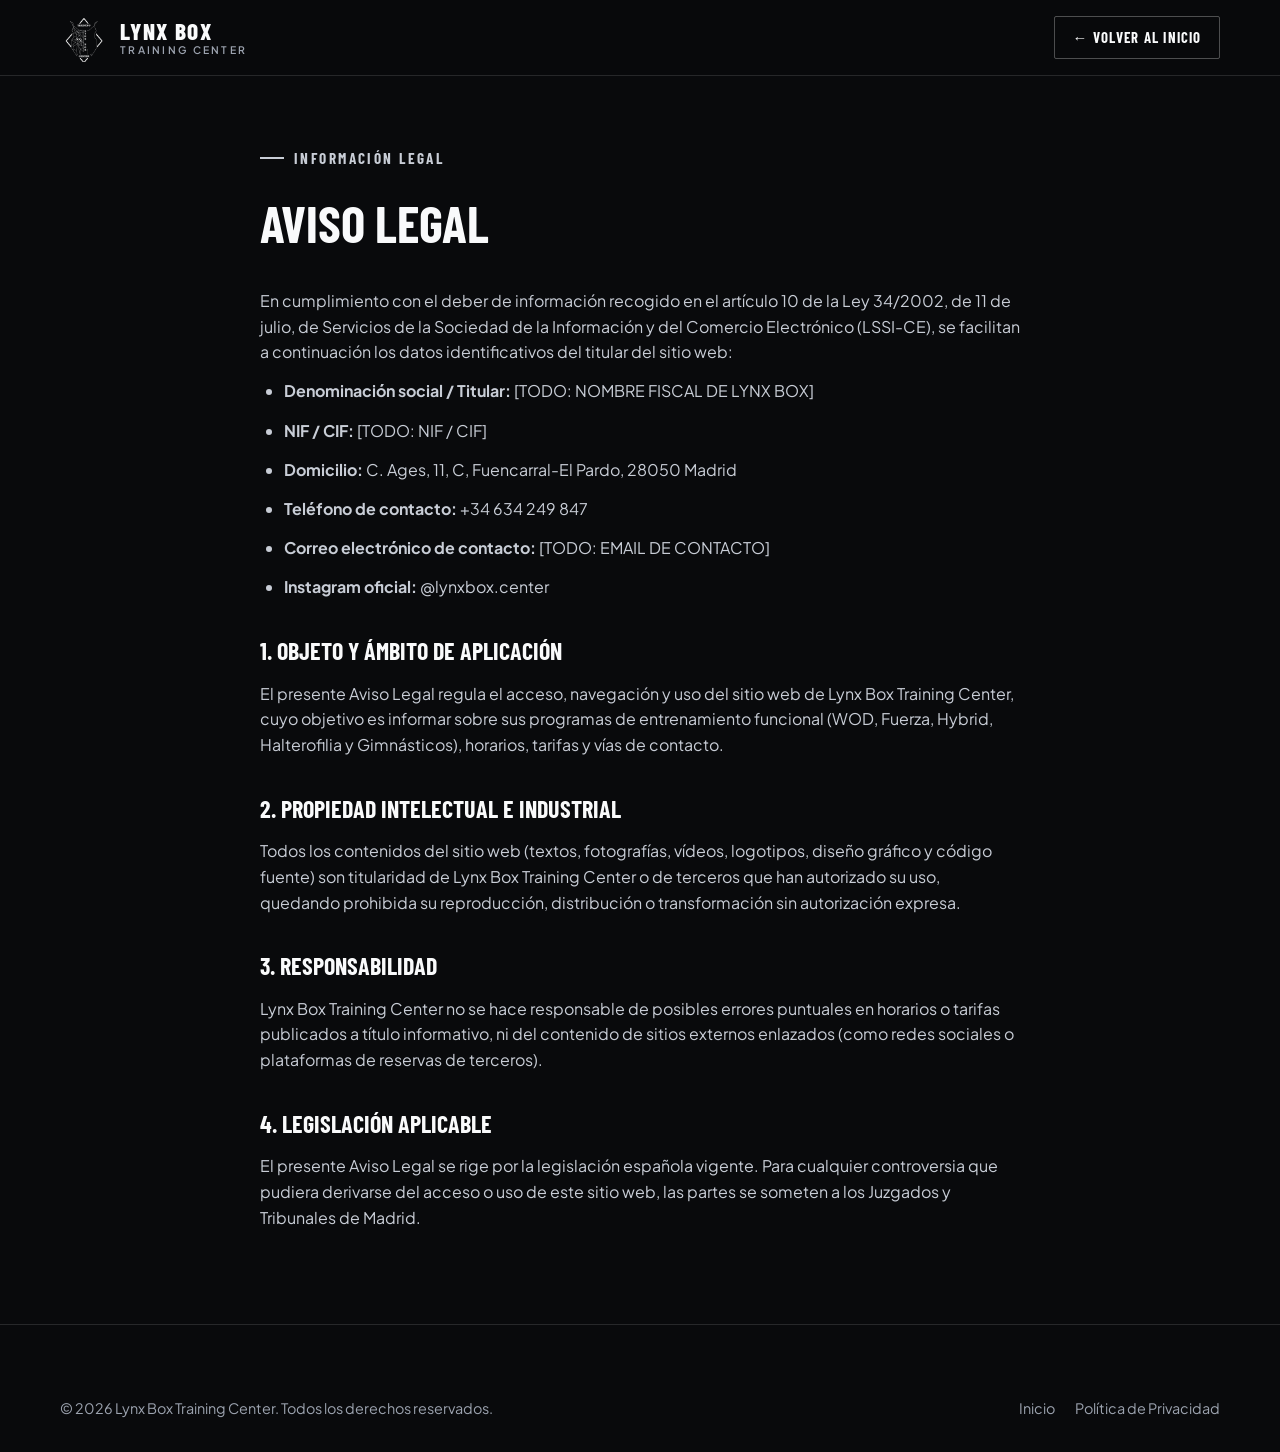
==== aviso-legal.html @ e1f1ec32 "Initial Lynx Box website" ====
<!DOCTYPE html>
<html lang="es">
<head>
  <meta charset="UTF-8">
  <meta name="viewport" content="width=device-width, initial-scale=1.0">
  <title>Aviso Legal | Lynx Box Training Center</title>
  <meta name="robots" content="noindex">
  <link rel="icon" type="image/png" href="assets/images/favicon.png">
  <link rel="preconnect" href="https://fonts.googleapis.com">
  <link rel="preconnect" href="https://fonts.gstatic.com" crossorigin>
  <link href="https://fonts.googleapis.com/css2?family=Barlow+Condensed:wght@700;800&family=Plus+Jakarta+Sans:wght@400;500;600;700&display=swap" rel="stylesheet">
  <link rel="stylesheet" href="css/styles.css">
</head>
<body>
  <header class="site-header">
    <div class="container header-inner">
      <a href="index.html" class="brand" aria-label="Volver al inicio de Lynx Box">
        <img src="assets/images/logo-white.png" alt="Logo Lynx Box" class="brand-logo" width="48" height="48">
        <span class="brand-text">
          <span class="brand-name">Lynx Box</span>
          <span class="brand-sub">Training Center</span>
        </span>
      </a>
      <a href="index.html" class="btn btn-outline btn-sm">← Volver al inicio</a>
    </div>
  </header>

  <main class="container legal-page">
    <span class="eyebrow">Información Legal</span>
    <h1>Aviso Legal</h1>

    <!-- TODO: Completar los datos fiscales reales del titular de Lynx Box antes de publicar -->
    <p>En cumplimiento con el deber de información recogido en el artículo 10 de la Ley 34/2002, de 11 de julio, de Servicios de la Sociedad de la Información y del Comercio Electrónico (LSSI-CE), se facilitan a continuación los datos identificativos del titular del sitio web:</p>

    <ul>
      <li><strong>Denominación social / Titular:</strong> <!-- TODO: Razón social o nombre autónomo --> [TODO: NOMBRE FISCAL DE LYNX BOX]</li>
      <li><strong>NIF / CIF:</strong> <!-- TODO: Insertar NIF/CIF --> [TODO: NIF / CIF]</li>
      <li><strong>Domicilio:</strong> C. Ages, 11, C, Fuencarral-El Pardo, 28050 Madrid</li>
      <li><strong>Teléfono de contacto:</strong> +34 634 249 847</li>
      <li><strong>Correo electrónico de contacto:</strong> <!-- TODO: Insertar email de contacto --> [TODO: EMAIL DE CONTACTO]</li>
      <li><strong>Instagram oficial:</strong> <a href="https://www.instagram.com/lynxbox.center/" target="_blank" rel="noopener noreferrer">@lynxbox.center</a></li>
    </ul>

    <h2>1. Objeto y ámbito de aplicación</h2>
    <p>El presente Aviso Legal regula el acceso, navegación y uso del sitio web de Lynx Box Training Center, cuyo objetivo es informar sobre sus programas de entrenamiento funcional (WOD, Fuerza, Hybrid, Halterofilia y Gimnásticos), horarios, tarifas y vías de contacto.</p>

    <h2>2. Propiedad intelectual e industrial</h2>
    <p>Todos los contenidos del sitio web (textos, fotografías, vídeos, logotipos, diseño gráfico y código fuente) son titularidad de Lynx Box Training Center o de terceros que han autorizado su uso, quedando prohibida su reproducción, distribución o transformación sin autorización expresa.</p>

    <h2>3. Responsabilidad</h2>
    <p>Lynx Box Training Center no se hace responsable de posibles errores puntuales en horarios o tarifas publicados a título informativo, ni del contenido de sitios externos enlazados (como redes sociales o plataformas de reservas de terceros).</p>

    <h2>4. Legislación aplicable</h2>
    <p>El presente Aviso Legal se rige por la legislación española vigente. Para cualquier controversia que pudiera derivarse del acceso o uso de este sitio web, las partes se someten a los Juzgados y Tribunales de Madrid.</p>
  </main>

  <footer class="site-footer">
    <div class="container footer-bottom">
      <p>© <span id="current-year">2026</span> Lynx Box Training Center. Todos los derechos reservados.</p>
      <div class="footer-links">
        <a href="index.html">Inicio</a>
        <a href="privacidad.html">Política de Privacidad</a>
      </div>
    </div>
  </footer>
  <script src="js/main.js" defer></script>
</body>
</html>
---- css/styles.css ----
/* ==========================================================================
   LYNX BOX TRAINING CENTER — Stylesheet
   Palette: Clean High-Contrast Monochrome (Black, White & Steel Gray)
   Architecture: Mobile-first, zero frameworks, WCAG AA+ contrast
   ========================================================================== */

:root {
  /* Monochrome Surfaces */
  --bg-black: #090a0c;
  --bg-carbon: #111317;
  --bg-graphite: #191c22;
  --bg-chalk: #f3f4f6;
  --bg-white: #ffffff;

  /* Ink & Steel Gray Scale */
  --ink-white: #f9fafb;
  --steel-200: #e2e5ea;
  --steel-300: #c8cdd6;
  --steel-400: #9ca3af;
  --steel-500: #6b7280;
  --steel-600: #4b5563;
  --steel-700: #374151;
  --ink-black: #090a0c;

  /* Borders */
  --border-dark: rgba(255, 255, 255, 0.12);
  --border-dark-strong: rgba(255, 255, 255, 0.28);
  --border-light: #d5d9e0;
  --border-light-strong: #090a0c;

  /* Typography */
  --font-display: 'Barlow Condensed', 'Oswald', Impact, 'Arial Narrow', sans-serif;
  --font-sans: 'Plus Jakarta Sans', -apple-system, BlinkMacSystemFont, 'Segoe UI', Roboto, sans-serif;

  /* Layout & Spacing */
  --container-max: 1200px;
  --header-height: 76px;
  --radius-sm: 2px;
  --radius-md: 4px;
  --transition: 200ms cubic-bezier(0.2, 0, 0, 1);
}

/* Reset & Base */
*,
*::before,
*::after {
  box-sizing: border-box;
  margin: 0;
  padding: 0;
}

html {
  scroll-behavior: smooth;
  scroll-padding-top: var(--header-height);
  -webkit-text-size-adjust: 100%;
}

body {
  font-family: var(--font-sans);
  font-size: 1rem;
  line-height: 1.6;
  color: var(--ink-white);
  background-color: var(--bg-black);
  overflow-x: hidden;
  -webkit-font-smoothing: antialiased;
}

img,
video,
svg {
  display: block;
  max-width: 100%;
}

a {
  color: inherit;
  text-decoration: none;
}

ul {
  list-style: none;
}

button {
  font: inherit;
  color: inherit;
  background: none;
  border: none;
  cursor: pointer;
}

/* Focus Accessibility */
:focus-visible {
  outline: 2px solid var(--ink-white);
  outline-offset: 3px;
}

.section-light :focus-visible {
  outline-color: var(--ink-black);
}

/* Skip Link */
.skip-link {
  position: absolute;
  top: -100px;
  left: 1rem;
  z-index: 1000;
  padding: 0.75rem 1.25rem;
  background: var(--bg-white);
  color: var(--ink-black);
  font-weight: 700;
  font-size: 0.875rem;
  border-radius: var(--radius-sm);
}

.skip-link:focus {
  top: 1rem;
}

/* Container & Section Utilities */
.container {
  width: 100%;
  max-width: var(--container-max);
  margin-inline: auto;
  padding-inline: 1.25rem;
}

.section {
  padding-block: 4.5rem;
  position: relative;
}

.section-dark {
  background-color: var(--bg-black);
  color: var(--ink-white);
}

.section-carbon {
  background-color: var(--bg-carbon);
  color: var(--ink-white);
  border-block: 1px solid var(--border-dark);
}

.section-light {
  background-color: var(--bg-chalk);
  color: var(--ink-black);
}

/* Typography Utilities */
.eyebrow {
  display: inline-flex;
  align-items: center;
  gap: 0.625rem;
  font-family: var(--font-display);
  font-size: 0.95rem;
  font-weight: 700;
  letter-spacing: 0.16em;
  text-transform: uppercase;
  color: var(--steel-300);
  margin-bottom: 0.75rem;
}

.eyebrow::before {
  content: "";
  display: inline-block;
  width: 24px;
  height: 2px;
  background-color: currentColor;
}

.section-light .eyebrow {
  color: var(--steel-600);
}

.section-title {
  font-family: var(--font-display);
  font-size: clamp(2.25rem, 5vw, 3.5rem);
  font-weight: 800;
  line-height: 0.98;
  letter-spacing: 0.02em;
  text-transform: uppercase;
  margin-bottom: 1rem;
}

.section-lead {
  font-size: 1.0625rem;
  color: var(--steel-400);
  max-width: 62ch;
}

.section-light .section-lead {
  color: var(--steel-600);
}

.section-header {
  margin-bottom: 2.75rem;
}

.section-header--split {
  display: flex;
  flex-direction: column;
  gap: 1.25rem;
}

/* Buttons */
.btn {
  display: inline-flex;
  align-items: center;
  justify-content: center;
  gap: 0.625rem;
  padding: 0.9rem 1.6rem;
  font-family: var(--font-display);
  font-size: 1.05rem;
  font-weight: 700;
  letter-spacing: 0.08em;
  text-transform: uppercase;
  border-radius: var(--radius-sm);
  border: 1.5px solid transparent;
  transition: transform var(--transition), background-color var(--transition), color var(--transition), border-color var(--transition);
  white-space: nowrap;
}

.btn:active {
  transform: translateY(1px);
}

.btn-primary {
  background-color: var(--bg-white);
  color: var(--ink-black);
  border-color: var(--bg-white);
}

.btn-primary:hover {
  background-color: var(--steel-200);
  border-color: var(--steel-200);
}

.btn-dark {
  background-color: var(--ink-black);
  color: var(--ink-white);
  border-color: var(--ink-black);
}

.btn-dark:hover {
  background-color: var(--bg-graphite);
  border-color: var(--bg-graphite);
}

.btn-outline {
  background-color: transparent;
  color: var(--ink-white);
  border-color: var(--border-dark-strong);
}

.btn-outline:hover {
  border-color: var(--ink-white);
  background-color: rgba(255, 255, 255, 0.06);
}

.btn-outline-dark {
  background-color: transparent;
  color: var(--ink-black);
  border-color: var(--ink-black);
}

.btn-outline-dark:hover {
  background-color: var(--ink-black);
  color: var(--ink-white);
}

.btn-sm {
  padding: 0.55rem 1.1rem;
  font-size: 0.92rem;
}

.chevron-mark {
  font-family: var(--font-display);
  letter-spacing: -0.08em;
  font-weight: 800;
}

/* ==========================================================================
   HEADER & NAVIGATION
   ========================================================================== */
.site-header {
  position: sticky;
  top: 0;
  z-index: 200;
  height: var(--header-height);
  background-color: rgba(9, 10, 12, 0.92);
  backdrop-filter: blur(12px);
  -webkit-backdrop-filter: blur(12px);
  border-bottom: 1px solid var(--border-dark);
}

.header-inner {
  height: 100%;
  display: flex;
  align-items: center;
  justify-content: space-between;
  gap: 1rem;
}

.brand {
  display: inline-flex;
  align-items: center;
  gap: 0.75rem;
  z-index: 210;
}

.brand-logo {
  width: 48px;
  height: 48px;
  object-fit: contain;
}

.brand-text {
  display: flex;
  flex-direction: column;
  line-height: 1;
}

.brand-name {
  font-family: var(--font-display);
  font-size: 1.45rem;
  font-weight: 800;
  letter-spacing: 0.06em;
  text-transform: uppercase;
}

.brand-sub {
  font-size: 0.65rem;
  font-weight: 600;
  letter-spacing: 0.22em;
  text-transform: uppercase;
  color: var(--steel-400);
  margin-top: 2px;
}

/* Mobile Menu Toggle */
.nav-toggle {
  display: inline-flex;
  flex-direction: column;
  justify-content: center;
  align-items: center;
  width: 44px;
  height: 44px;
  gap: 5px;
  border: 1px solid var(--border-dark-strong);
  border-radius: var(--radius-sm);
  z-index: 210;
}

.nav-toggle-bar {
  width: 20px;
  height: 2px;
  background-color: var(--ink-white);
  transition: transform var(--transition), opacity var(--transition);
}

.nav-toggle[aria-expanded="true"] .nav-toggle-bar:nth-child(1) {
  transform: translateY(7px) rotate(45deg);
}

.nav-toggle[aria-expanded="true"] .nav-toggle-bar:nth-child(2) {
  opacity: 0;
}

.nav-toggle[aria-expanded="true"] .nav-toggle-bar:nth-child(3) {
  transform: translateY(-7px) rotate(-45deg);
}

/* Nav Menu (Mobile Drawer first) */
.site-nav {
  position: fixed;
  inset: var(--header-height) 0 0 0;
  background-color: var(--bg-black);
  padding: 2rem 1.5rem;
  display: flex;
  flex-direction: column;
  justify-content: space-between;
  transform: translateX(100%);
  visibility: hidden;
  transition: transform 240ms cubic-bezier(0.2, 0, 0, 1), visibility 240ms;
  border-top: 1px solid var(--border-dark);
  overflow-y: auto;
}

.site-nav.is-open {
  transform: translateX(0);
  visibility: visible;
}

.nav-list {
  display: flex;
  flex-direction: column;
  gap: 0.25rem;
}

.nav-link {
  display: block;
  padding-block: 0.9rem;
  font-family: var(--font-display);
  font-size: 1.6rem;
  font-weight: 700;
  letter-spacing: 0.06em;
  text-transform: uppercase;
  border-bottom: 1px solid var(--border-dark);
  color: var(--steel-200);
  transition: color var(--transition);
}

.nav-link:hover {
  color: var(--ink-white);
}

.nav-actions {
  display: flex;
  flex-direction: column;
  gap: 0.75rem;
  margin-top: 2rem;
}

.nav-ig-link {
  display: inline-flex;
  align-items: center;
  justify-content: center;
  gap: 0.5rem;
  font-size: 0.9rem;
  font-weight: 600;
  color: var(--steel-300);
  padding: 0.6rem 0.8rem;
}

.nav-ig-link:hover {
  color: var(--ink-white);
}

/* ==========================================================================
   HERO SECTION
   ========================================================================== */
.hero {
  position: relative;
  min-height: calc(100svh - var(--header-height));
  display: flex;
  align-items: center;
  padding-block: 3.5rem 4rem;
  overflow: hidden;
  border-bottom: 1px solid var(--border-dark);
}

.hero-bg {
  position: absolute;
  inset: 0;
  z-index: 0;
}

.hero-bg img {
  width: 100%;
  height: 100%;
  object-fit: cover;
  object-position: center;
  filter: grayscale(100%) contrast(1.12) brightness(0.45);
}

.hero-bg::after {
  content: "";
  position: absolute;
  inset: 0;
  background:
    linear-gradient(90deg, rgba(9, 10, 12, 0.94) 0%, rgba(9, 10, 12, 0.78) 55%, rgba(9, 10, 12, 0.45) 100%),
    linear-gradient(180deg, rgba(9, 10, 12, 0.3) 0%, rgba(9, 10, 12, 0.92) 100%);
}

.hero-grid {
  position: relative;
  z-index: 1;
  display: grid;
  grid-template-columns: 1fr;
  gap: 2.5rem;
  align-items: center;
}

.hero-motto {
  display: inline-flex;
  align-items: center;
  gap: 0.65rem;
  padding: 0.35rem 0.85rem;
  border: 1px solid var(--border-dark-strong);
  background: rgba(255, 255, 255, 0.04);
  font-family: var(--font-display);
  font-size: 0.9rem;
  font-weight: 700;
  letter-spacing: 0.2em;
  text-transform: uppercase;
  color: var(--steel-200);
  margin-bottom: 1.25rem;
}

.hero-title {
  font-family: var(--font-display);
  font-size: clamp(2.9rem, 8.5vw, 5.4rem);
  font-weight: 800;
  line-height: 0.94;
  letter-spacing: 0.015em;
  text-transform: uppercase;
  margin-bottom: 1.25rem;
  max-width: 14ch;
}

.hero-title span {
  color: var(--steel-300);
}

.hero-description {
  font-size: clamp(1rem, 2vw, 1.15rem);
  color: var(--steel-300);
  max-width: 52ch;
  margin-bottom: 2rem;
}

.hero-cta-group {
  display: flex;
  flex-wrap: wrap;
  gap: 0.875rem;
  margin-bottom: 2.5rem;
}

.hero-highlights {
  display: grid;
  grid-template-columns: repeat(2, 1fr);
  gap: 1rem;
  padding-top: 1.75rem;
  border-top: 1px solid var(--border-dark);
}

.hero-stat-label {
  display: block;
  font-family: var(--font-display);
  font-size: 1.35rem;
  font-weight: 800;
  letter-spacing: 0.04em;
  text-transform: uppercase;
  color: var(--ink-white);
}

.hero-stat-sub {
  font-size: 0.84rem;
  color: var(--steel-400);
}

.hero-emblem-wrap {
  display: none;
}

/* ==========================================================================
   PILLARS BANNER
   ========================================================================== */
.pillars-strip {
  background-color: var(--bg-white);
  color: var(--ink-black);
  padding-block: 1rem;
  border-bottom: 1px solid var(--border-light);
}

.pillars-inner {
  display: flex;
  flex-wrap: wrap;
  justify-content: center;
  align-items: center;
  gap: 0.75rem 2rem;
  font-family: var(--font-display);
  font-size: 1rem;
  font-weight: 800;
  letter-spacing: 0.14em;
  text-transform: uppercase;
}

.pillars-dot {
  color: var(--steel-500);
}

/* ==========================================================================
   PROGRAMS / METHODOLOGY SECTION
   ========================================================================== */
.programs-grid {
  display: grid;
  grid-template-columns: 1fr;
  gap: 1.25rem;
}

.program-card {
  background-color: var(--bg-carbon);
  border: 1px solid var(--border-dark);
  padding: 1.75rem;
  display: flex;
  flex-direction: column;
  justify-content: space-between;
  gap: 1.5rem;
  transition: border-color var(--transition), transform var(--transition);
  position: relative;
}

.program-card::before {
  content: "";
  position: absolute;
  top: 0;
  left: 0;
  width: 100%;
  height: 3px;
  background-color: var(--ink-white);
  transform: scaleX(0);
  transform-origin: left;
  transition: transform var(--transition);
}

.program-card:hover {
  border-color: var(--border-dark-strong);
  transform: translateY(-2px);
}

.program-card:hover::before {
  transform: scaleX(1);
}

.program-top {
  display: flex;
  justify-content: space-between;
  align-items: flex-start;
  gap: 1rem;
  margin-bottom: 1rem;
}

.program-num {
  font-family: var(--font-display);
  font-size: 0.95rem;
  font-weight: 700;
  letter-spacing: 0.14em;
  color: var(--steel-400);
}

.program-level {
  font-size: 0.75rem;
  font-weight: 700;
  letter-spacing: 0.08em;
  text-transform: uppercase;
  padding: 0.25rem 0.65rem;
  border: 1px solid var(--border-dark-strong);
  color: var(--steel-200);
}

.program-title {
  font-family: var(--font-display);
  font-size: 1.85rem;
  font-weight: 800;
  letter-spacing: 0.03em;
  text-transform: uppercase;
  line-height: 1.05;
  margin-bottom: 0.65rem;
}

.program-desc {
  color: var(--steel-400);
  font-size: 0.95rem;
  margin-bottom: 1.25rem;
}

.program-meta {
  border-top: 1px solid var(--border-dark);
  padding-top: 1rem;
  display: flex;
  flex-direction: column;
  gap: 0.45rem;
  font-size: 0.875rem;
  color: var(--steel-300);
}

.program-meta strong {
  color: var(--ink-white);
  font-weight: 600;
}

/* ==========================================================================
   SCHEDULE & PRICING (LIGHT HIGH-CONTRAST BAND)
   ========================================================================== */
.schedule-controls {
  display: flex;
  flex-direction: column;
  gap: 1rem;
  margin-bottom: 1.5rem;
}

/* Filter Pills */
.filter-group {
  display: flex;
  flex-wrap: wrap;
  gap: 0.5rem;
}

.filter-btn {
  padding: 0.45rem 0.95rem;
  font-family: var(--font-display);
  font-size: 0.95rem;
  font-weight: 700;
  letter-spacing: 0.08em;
  text-transform: uppercase;
  border: 1.5px solid var(--border-light);
  background-color: var(--bg-white);
  color: var(--steel-700);
  border-radius: var(--radius-sm);
  transition: all var(--transition);
}

.filter-btn:hover {
  border-color: var(--ink-black);
  color: var(--ink-black);
}

.filter-btn.is-active {
  background-color: var(--ink-black);
  border-color: var(--ink-black);
  color: var(--ink-white);
}

/* Mobile Day Selector Tabs */
.day-tabs {
  display: grid;
  grid-template-columns: repeat(6, 1fr);
  gap: 0.35rem;
}

.day-tab {
  padding: 0.6rem 0.25rem;
  font-family: var(--font-display);
  font-size: 0.95rem;
  font-weight: 800;
  letter-spacing: 0.06em;
  text-transform: uppercase;
  text-align: center;
  background-color: var(--bg-white);
  border: 1.5px solid var(--border-light);
  color: var(--steel-600);
  border-radius: var(--radius-sm);
}

.day-tab.is-active {
  background-color: var(--ink-black);
  border-color: var(--ink-black);
  color: var(--ink-white);
}

/* Responsive Schedule Grid */
.schedule-board {
  display: grid;
  grid-template-columns: 1fr;
  gap: 1rem;
}

.day-column {
  background-color: var(--bg-white);
  border: 1px solid var(--border-light);
  border-radius: var(--radius-sm);
  overflow: hidden;
}

/* When JS activates mobile tabs, hide inactive days on small screens */
.js-enabled .day-column.is-hidden-mobile {
  display: none;
}

.day-header {
  background-color: var(--ink-black);
  color: var(--ink-white);
  padding: 0.75rem 1rem;
  font-family: var(--font-display);
  font-size: 1.15rem;
  font-weight: 800;
  letter-spacing: 0.1em;
  text-transform: uppercase;
  display: flex;
  justify-content: space-between;
  align-items: center;
}

.day-slots {
  divide-y: 1px solid var(--border-light);
}

.slot-item {
  display: flex;
  align-items: center;
  justify-content: space-between;
  gap: 0.75rem;
  padding: 0.75rem 1rem;
  border-bottom: 1px solid var(--steel-200);
  transition: opacity var(--transition), background-color var(--transition);
}

.slot-item:last-child {
  border-bottom: none;
}

.slot-item.is-dimmed {
  opacity: 0.22;
}

.slot-time {
  font-family: var(--font-display);
  font-size: 1.05rem;
  font-weight: 700;
  letter-spacing: 0.04em;
  color: var(--ink-black);
  min-width: 92px;
}

.slot-class {
  font-weight: 700;
  font-size: 0.9rem;
  text-transform: uppercase;
  letter-spacing: 0.04em;
  padding: 0.2rem 0.55rem;
  border-radius: var(--radius-sm);
  background-color: var(--bg-chalk);
  border: 1px solid var(--border-light);
  color: var(--ink-black);
}

.slot-class[data-program="wod"] {
  background-color: var(--ink-black);
  color: var(--ink-white);
  border-color: var(--ink-black);
}

.slot-class[data-program="hybrid"] {
  background-color: var(--steel-700);
  color: var(--ink-white);
  border-color: var(--steel-700);
}

.slot-class[data-program="especialidades"] {
  background-color: var(--bg-white);
  color: var(--ink-black);
  border: 1.5px solid var(--ink-black);
}

.schedule-note {
  margin-top: 1.25rem;
  font-size: 0.9rem;
  color: var(--steel-600);
}

/* Pricing Sub-block */
.pricing-wrapper {
  margin-top: 4.5rem;
  padding-top: 4rem;
  border-top: 1px solid var(--border-light);
}

.pricing-grid {
  display: grid;
  grid-template-columns: 1fr;
  gap: 1.25rem;
}

.price-card {
  background-color: var(--bg-white);
  border: 1.5px solid var(--border-light);
  padding: 2rem 1.75rem;
  display: flex;
  flex-direction: column;
  justify-content: space-between;
  gap: 1.75rem;
  position: relative;
}

.price-card--featured {
  background-color: var(--ink-black);
  color: var(--ink-white);
  border-color: var(--ink-black);
}

.price-badge {
  position: absolute;
  top: -13px;
  right: 1.5rem;
  background-color: var(--bg-white);
  color: var(--ink-black);
  border: 1.5px solid var(--ink-black);
  padding: 0.15rem 0.7rem;
  font-family: var(--font-display);
  font-size: 0.82rem;
  font-weight: 800;
  letter-spacing: 0.12em;
  text-transform: uppercase;
}

.price-tier {
  font-family: var(--font-display);
  font-size: 1.5rem;
  font-weight: 800;
  letter-spacing: 0.05em;
  text-transform: uppercase;
  margin-bottom: 0.35rem;
}

.price-summary {
  font-size: 0.92rem;
  color: var(--steel-600);
  margin-bottom: 1.25rem;
}

.price-card--featured .price-summary {
  color: var(--steel-400);
}

.price-amount {
  display: flex;
  align-items: baseline;
  gap: 0.35rem;
  margin-bottom: 1.5rem;
  padding-bottom: 1.25rem;
  border-bottom: 1px solid var(--border-light);
}

.price-card--featured .price-amount {
  border-bottom-color: var(--border-dark);
}

.price-value {
  font-family: var(--font-display);
  font-size: 3rem;
  font-weight: 800;
  line-height: 1;
}

.price-period {
  font-size: 0.9rem;
  color: var(--steel-500);
}

.price-card--featured .price-period {
  color: var(--steel-400);
}

.price-features {
  display: flex;
  flex-direction: column;
  gap: 0.65rem;
  font-size: 0.94rem;
}

.price-features li {
  display: flex;
  align-items: flex-start;
  gap: 0.6rem;
}

.price-features li::before {
  content: "✓";
  font-weight: 800;
  flex-shrink: 0;
}

.trial-banner {
  margin-top: 2rem;
  background-color: var(--bg-white);
  border: 1.5px solid var(--ink-black);
  padding: 1.5rem 1.75rem;
  display: flex;
  flex-direction: column;
  gap: 1rem;
  align-items: flex-start;
  justify-content: space-between;
}

.trial-banner-title {
  font-family: var(--font-display);
  font-size: 1.55rem;
  font-weight: 800;
  text-transform: uppercase;
  letter-spacing: 0.03em;
}

.trial-banner-text {
  color: var(--steel-600);
  font-size: 0.95rem;
}

/* ==========================================================================
   COACHES, REELS & FACILITY GALLERY
   ========================================================================== */
.coaches-grid {
  display: grid;
  grid-template-columns: 1fr;
  gap: 1.5rem;
  margin-bottom: 4.5rem;
}

.coach-card {
  background-color: var(--bg-carbon);
  border: 1px solid var(--border-dark);
  overflow: hidden;
  display: flex;
  flex-direction: column;
}

.coach-media {
  aspect-ratio: 3 / 4;
  overflow: hidden;
  background-color: var(--bg-graphite);
  position: relative;
}

.coach-media img {
  width: 100%;
  height: 100%;
  object-fit: cover;
  object-position: top center;
  filter: grayscale(85%) contrast(1.06);
  transition: filter 320ms ease, transform 400ms ease;
}

.coach-card:hover .coach-media img {
  filter: grayscale(0%) contrast(1.02);
  transform: scale(1.03);
}

.coach-body {
  padding: 1.5rem;
  border-top: 1px solid var(--border-dark);
  flex: 1;
  display: flex;
  flex-direction: column;
}

.coach-role {
  font-family: var(--font-display);
  font-size: 0.88rem;
  font-weight: 700;
  letter-spacing: 0.14em;
  text-transform: uppercase;
  color: var(--steel-400);
  margin-bottom: 0.25rem;
}

.coach-name {
  font-family: var(--font-display);
  font-size: 2rem;
  font-weight: 800;
  letter-spacing: 0.03em;
  text-transform: uppercase;
  line-height: 1;
  margin-bottom: 0.75rem;
}

.coach-bio {
  font-size: 0.93rem;
  color: var(--steel-400);
}

/* Video Reels & Photo Highlights */
.media-subhead {
  display: flex;
  flex-direction: column;
  gap: 0.75rem;
  margin-bottom: 1.75rem;
}

.reels-grid {
  display: grid;
  grid-template-columns: 1fr;
  gap: 1.25rem;
  margin-bottom: 1.5rem;
}

.reel-card {
  position: relative;
  aspect-ratio: 9 / 15;
  max-height: 520px;
  width: 100%;
  background-color: var(--bg-carbon);
  border: 1px solid var(--border-dark);
  overflow: hidden;
}

.reel-card video,
.reel-card img {
  width: 100%;
  height: 100%;
  object-fit: cover;
  filter: grayscale(35%) contrast(1.05);
  transition: filter 250ms ease;
}

.reel-card:hover video,
.reel-card:hover img {
  filter: grayscale(0%) contrast(1.02);
}

.reel-overlay {
  position: absolute;
  inset: auto 0 0 0;
  padding: 2.5rem 1.15rem 1.15rem;
  background: linear-gradient(0deg, rgba(9, 10, 12, 0.92) 0%, rgba(9, 10, 12, 0) 100%);
  display: flex;
  align-items: flex-end;
  justify-content: space-between;
  gap: 0.75rem;
  pointer-events: none;
}

.reel-caption {
  font-family: var(--font-display);
  font-size: 1.15rem;
  font-weight: 700;
  letter-spacing: 0.05em;
  text-transform: uppercase;
}

.reel-tag {
  display: block;
  font-family: var(--font-sans);
  font-size: 0.75rem;
  font-weight: 600;
  color: var(--steel-300);
  letter-spacing: 0.04em;
  text-transform: none;
}

.reel-controls {
  display: flex;
  gap: 0.4rem;
  pointer-events: auto;
}

.reel-btn {
  width: 38px;
  height: 38px;
  border-radius: var(--radius-sm);
  background: rgba(9, 10, 12, 0.82);
  border: 1px solid var(--border-dark-strong);
  color: var(--ink-white);
  display: inline-flex;
  align-items: center;
  justify-content: center;
  font-size: 0.82rem;
  font-weight: 700;
}

.reel-btn:hover {
  background: var(--ink-white);
  color: var(--ink-black);
}

/* Gallery Stills Row */
.gallery-grid {
  display: grid;
  grid-template-columns: repeat(2, 1fr);
  gap: 1rem;
}

.gallery-item {
  position: relative;
  aspect-ratio: 4 / 3;
  overflow: hidden;
  border: 1px solid var(--border-dark);
  background-color: var(--bg-carbon);
}

.gallery-item img {
  width: 100%;
  height: 100%;
  object-fit: cover;
  filter: grayscale(80%) contrast(1.08);
  transition: filter 300ms ease, transform 350ms ease;
}

.gallery-item:hover img {
  filter: grayscale(0%) contrast(1.02);
  transform: scale(1.03);
}

/* Subtle badge for generated placeholder images tagged as 'replace' */
.replace-tag {
  position: absolute;
  top: 0.65rem;
  left: 0.65rem;
  z-index: 5;
  padding: 0.2rem 0.55rem;
  font-size: 0.68rem;
  font-weight: 700;
  letter-spacing: 0.1em;
  text-transform: uppercase;
  background: rgba(9, 10, 12, 0.82);
  color: var(--steel-300);
  border: 1px solid var(--border-dark-strong);
}

/* ==========================================================================
   LOCATION, HOURS & CONTACT
   ========================================================================== */
.contact-grid {
  display: grid;
  grid-template-columns: 1fr;
  gap: 2rem;
}

.contact-cards {
  display: grid;
  grid-template-columns: 1fr;
  gap: 1rem;
  margin-bottom: 1.75rem;
}

.info-block {
  padding: 1.35rem 1.5rem;
  background-color: var(--bg-carbon);
  border: 1px solid var(--border-dark);
}

.info-label {
  font-family: var(--font-display);
  font-size: 0.9rem;
  font-weight: 700;
  letter-spacing: 0.14em;
  text-transform: uppercase;
  color: var(--steel-400);
  margin-bottom: 0.4rem;
}

.info-value {
  font-size: 1.02rem;
  color: var(--ink-white);
  font-weight: 500;
}

.info-value a {
  text-decoration: underline;
  text-underline-offset: 3px;
}

.hours-list {
  display: flex;
  flex-direction: column;
  gap: 0.35rem;
  font-size: 0.95rem;
}

.hours-row {
  display: flex;
  justify-content: space-between;
  gap: 1rem;
  color: var(--steel-300);
}

.hours-row strong {
  color: var(--ink-white);
}

.map-frame {
  min-height: 360px;
  height: 100%;
  background-color: var(--bg-carbon);
  border: 1px solid var(--border-dark);
  position: relative;
  overflow: hidden;
}

.map-frame iframe {
  width: 100%;
  height: 100%;
  min-height: 360px;
  border: 0;
  filter: grayscale(100%) invert(92%) contrast(90%);
}

/* ==========================================================================
   FOOTER & LEGAL PAGES
   ========================================================================== */
.site-footer {
  background-color: var(--bg-black);
  border-top: 1px solid var(--border-dark);
  padding-block: 3rem 2rem;
  color: var(--steel-400);
  font-size: 0.9rem;
}

.footer-top {
  display: flex;
  flex-direction: column;
  gap: 1.5rem;
  padding-bottom: 2rem;
  border-bottom: 1px solid var(--border-dark);
}

.footer-bottom {
  padding-top: 1.5rem;
  display: flex;
  flex-direction: column;
  gap: 0.75rem;
  justify-content: space-between;
}

.footer-links {
  display: flex;
  flex-wrap: wrap;
  gap: 1.25rem;
}

.footer-links a:hover {
  color: var(--ink-white);
  text-decoration: underline;
}

/* Legal Secondary Pages */
.legal-page {
  padding-block: 4rem 5rem;
  max-width: 800px;
}

.legal-page h1 {
  font-family: var(--font-display);
  font-size: clamp(2.2rem, 5vw, 3.2rem);
  text-transform: uppercase;
  margin-bottom: 1.5rem;
}

.legal-page h2 {
  font-family: var(--font-display);
  font-size: 1.5rem;
  text-transform: uppercase;
  margin-top: 2rem;
  margin-bottom: 0.65rem;
  color: var(--ink-white);
}

.legal-page p,
.legal-page li {
  color: var(--steel-300);
  margin-bottom: 0.85rem;
}

.legal-page ul {
  list-style: disc;
  padding-left: 1.5rem;
  margin-bottom: 1rem;
}

/* ==========================================================================
   BREAKPOINTS (TABLET & DESKTOP)
   ========================================================================== */
@media (min-width: 768px) {
  .section {
    padding-block: 6rem;
  }

  .section-header--split {
    flex-direction: row;
    justify-content: space-between;
    align-items: flex-end;
  }

  .hero-highlights {
    grid-template-columns: repeat(4, 1fr);
  }

  .programs-grid {
    grid-template-columns: repeat(2, 1fr);
  }

  .pricing-grid {
    grid-template-columns: repeat(2, 1fr);
  }

  .trial-banner {
    flex-direction: row;
    align-items: center;
  }

  .coaches-grid {
    grid-template-columns: repeat(3, 1fr);
  }

  .reels-grid {
    grid-template-columns: repeat(3, 1fr);
  }

  .gallery-grid {
    grid-template-columns: repeat(4, 1fr);
  }

  .contact-cards {
    grid-template-columns: repeat(2, 1fr);
  }

  .footer-top,
  .footer-bottom {
    flex-direction: row;
    align-items: center;
    justify-content: space-between;
  }
}

@media (min-width: 1024px) {
  .nav-toggle {
    display: none;
  }

  .site-nav {
    position: static;
    inset: auto;
    background: transparent;
    padding: 0;
    flex-direction: row;
    align-items: center;
    gap: 2rem;
    transform: none;
    visibility: visible;
    border-top: none;
    overflow: visible;
  }

  .nav-list {
    flex-direction: row;
    align-items: center;
    gap: 1.75rem;
  }

  .nav-link {
    padding-block: 0.25rem;
    font-size: 1.02rem;
    letter-spacing: 0.09em;
    border-bottom: 2px solid transparent;
  }

  .nav-link:hover {
    border-bottom-color: var(--ink-white);
  }

  .nav-actions {
    flex-direction: row;
    align-items: center;
    margin-top: 0;
    gap: 1rem;
  }

  .hero-grid {
    grid-template-columns: 1.35fr 0.65fr;
  }

  .hero-emblem-wrap {
    display: flex;
    justify-content: flex-end;
    align-items: center;
  }

  .hero-emblem {
    width: min(100%, 340px);
    opacity: 0.92;
    filter: drop-shadow(0 16px 40px rgba(0, 0, 0, 0.7));
  }

  .programs-grid {
    grid-template-columns: repeat(6, 1fr);
  }

  .program-card {
    grid-column: span 2;
  }

  .program-card:nth-child(4),
  .program-card:nth-child(5) {
    grid-column: span 3;
  }

  .pricing-grid {
    grid-template-columns: repeat(4, 1fr);
  }

  /* Show full 6-day matrix on desktop without needing day tabs */
  .day-tabs {
    display: none;
  }

  .schedule-board {
    grid-template-columns: repeat(6, 1fr);
    gap: 0.75rem;
  }

  .js-enabled .day-column.is-hidden-mobile {
    display: block;
  }

  .slot-item {
    flex-direction: column;
    align-items: flex-start;
    gap: 0.35rem;
    padding: 0.7rem 0.75rem;
  }

  .contact-grid {
    grid-template-columns: 1.05fr 0.95fr;
    align-items: stretch;
  }
}

@media (prefers-reduced-motion: reduce) {
  html {
    scroll-behavior: auto;
  }

  *,
  *::before,
  *::after {
    transition-duration: 0.01ms !important;
    animation-duration: 0.01ms !important;
  }
}
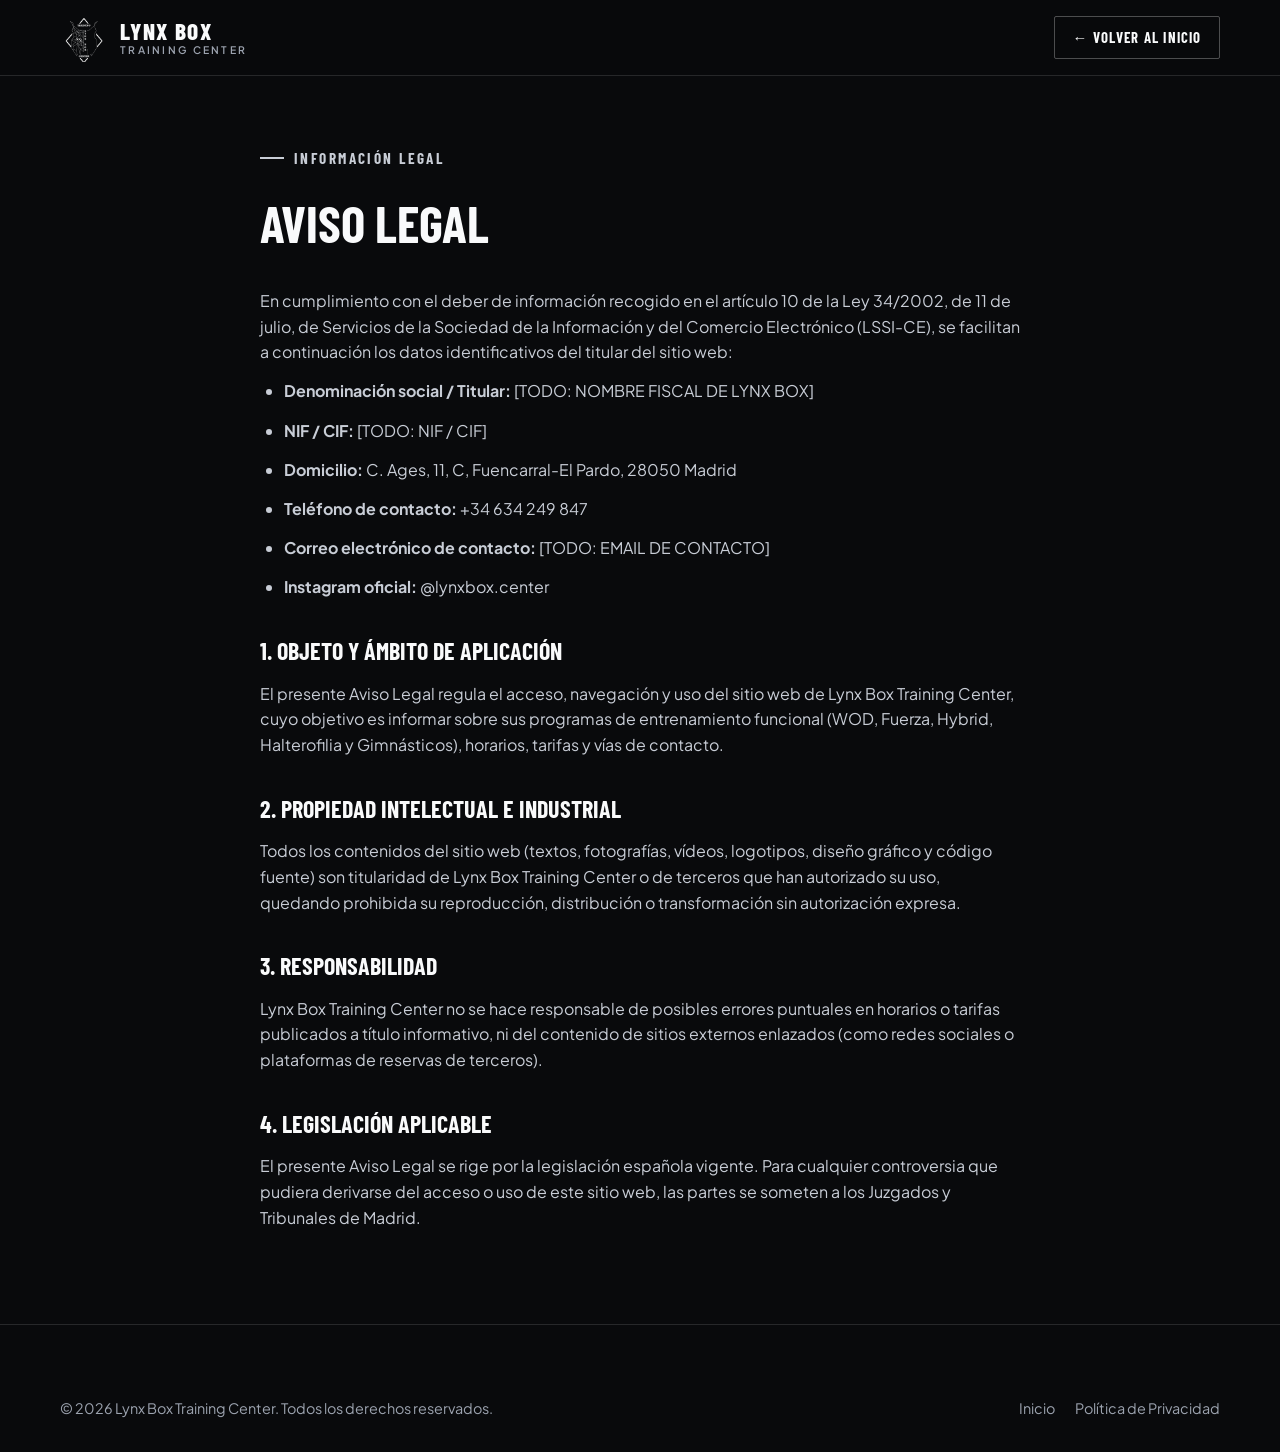
==== commit ac2db523: "Fix mobile menu drawer height caused by header backdrop-filter" ====
--- a/aviso-legal.html
+++ b/aviso-legal.html
@@ -9,7 +9,7 @@
   <link rel="preconnect" href="https://fonts.googleapis.com">
   <link rel="preconnect" href="https://fonts.gstatic.com" crossorigin>
   <link href="https://fonts.googleapis.com/css2?family=Barlow+Condensed:wght@700;800&family=Plus+Jakarta+Sans:wght@400;500;600;700&display=swap" rel="stylesheet">
-  <link rel="stylesheet" href="css/styles.css">
+  <link rel="stylesheet" href="css/styles.css?v=2">
 </head>
 <body>
   <header class="site-header">
--- a/css/styles.css
+++ b/css/styles.css
@@ -287,10 +287,18 @@
   top: 0;
   z-index: 200;
   height: var(--header-height);
-  background-color: rgba(9, 10, 12, 0.92);
+  border-bottom: 1px solid var(--border-dark);
+}
+
+.site-header::before {
+  content: "";
+  position: absolute;
+  inset: 0;
+  background-color: rgba(9, 10, 12, 0.94);
   backdrop-filter: blur(12px);
   -webkit-backdrop-filter: blur(12px);
-  border-bottom: 1px solid var(--border-dark);
+  z-index: -1;
+  pointer-events: none;
 }
 
 .header-inner {
@@ -373,9 +381,15 @@
 /* Nav Menu (Mobile Drawer first) */
 .site-nav {
   position: fixed;
-  inset: var(--header-height) 0 0 0;
+  top: var(--header-height);
+  left: 0;
+  right: 0;
+  width: 100%;
+  height: calc(100vh - var(--header-height));
+  height: calc(100dvh - var(--header-height));
+  z-index: 205;
   background-color: var(--bg-black);
-  padding: 2rem 1.5rem;
+  padding: 2rem 1.5rem 2.5rem;
   display: flex;
   flex-direction: column;
   justify-content: space-between;
@@ -1408,7 +1422,11 @@
 
   .site-nav {
     position: static;
-    inset: auto;
+    top: auto;
+    left: auto;
+    right: auto;
+    width: auto;
+    height: auto;
     background: transparent;
     padding: 0;
     flex-direction: row;
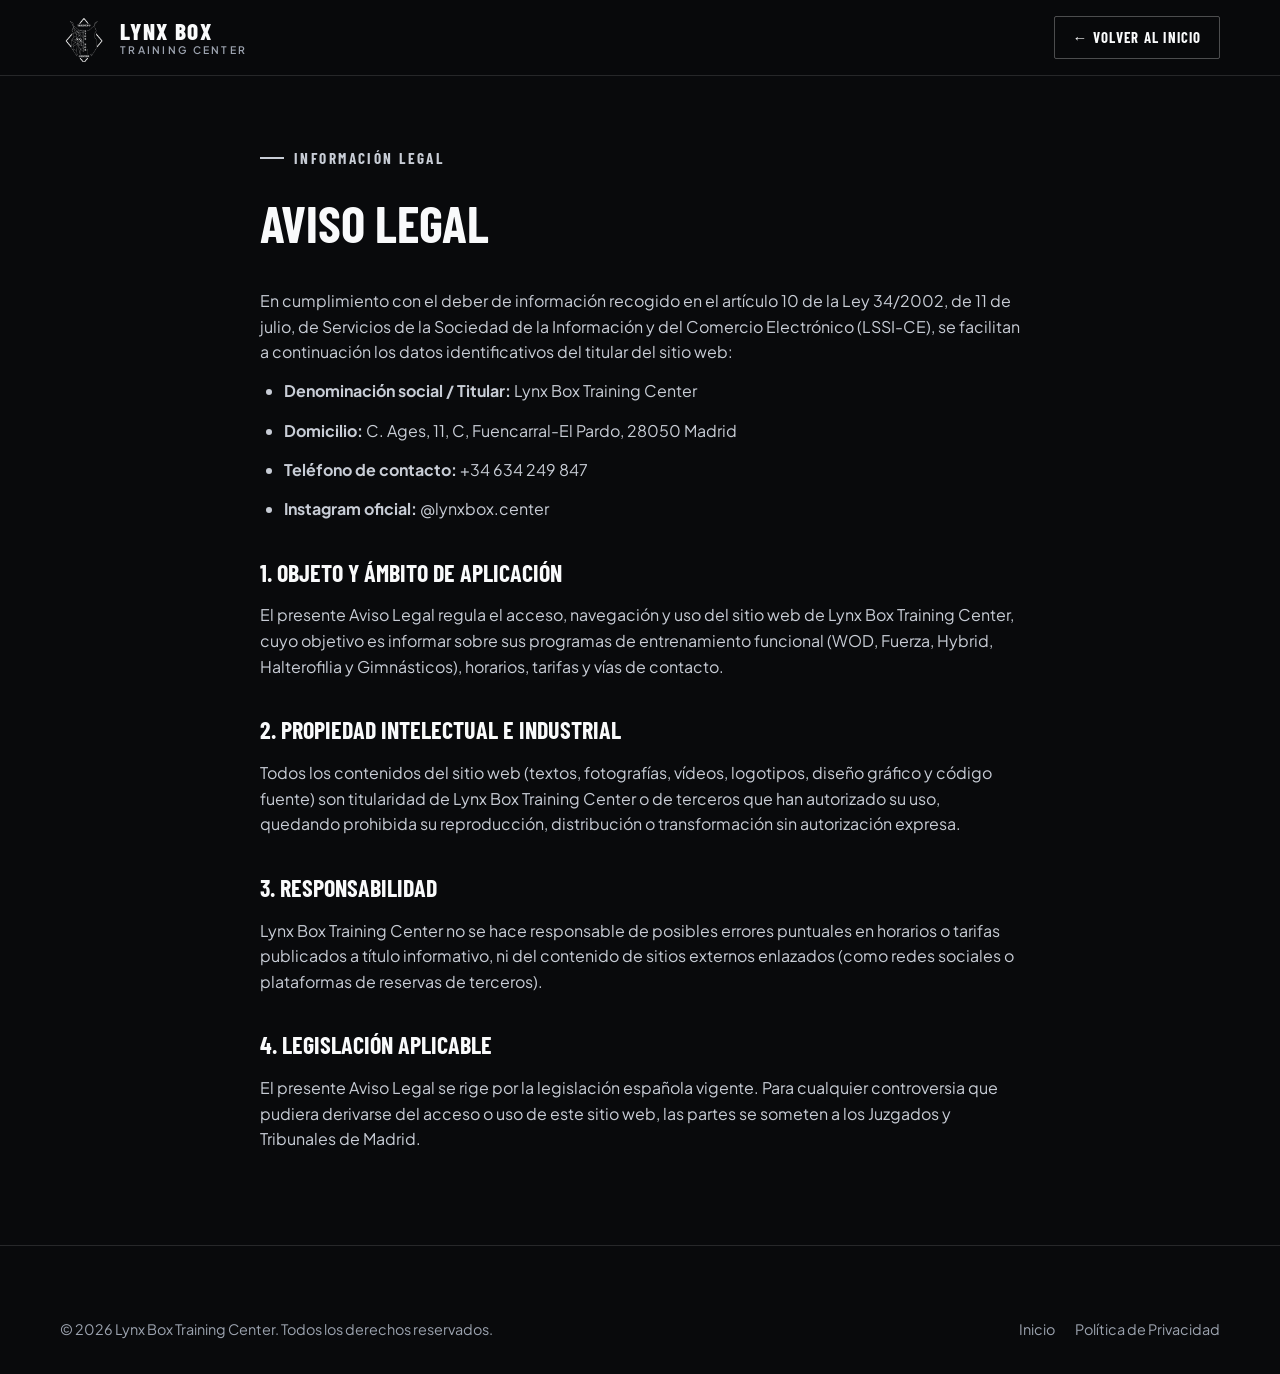
==== commit 9d66728c: "Remove remaining TODO markers and finalize legal contact info" ====
--- a/aviso-legal.html
+++ b/aviso-legal.html
@@ -9,7 +9,7 @@
   <link rel="preconnect" href="https://fonts.googleapis.com">
   <link rel="preconnect" href="https://fonts.gstatic.com" crossorigin>
   <link href="https://fonts.googleapis.com/css2?family=Barlow+Condensed:wght@700;800&family=Plus+Jakarta+Sans:wght@400;500;600;700&display=swap" rel="stylesheet">
-  <link rel="stylesheet" href="css/styles.css?v=2">
+  <link rel="stylesheet" href="css/styles.css?v=3">
 </head>
 <body>
   <header class="site-header">
@@ -29,15 +29,12 @@
     <span class="eyebrow">Información Legal</span>
     <h1>Aviso Legal</h1>
 
-    <!-- TODO: Completar los datos fiscales reales del titular de Lynx Box antes de publicar -->
     <p>En cumplimiento con el deber de información recogido en el artículo 10 de la Ley 34/2002, de 11 de julio, de Servicios de la Sociedad de la Información y del Comercio Electrónico (LSSI-CE), se facilitan a continuación los datos identificativos del titular del sitio web:</p>
 
     <ul>
-      <li><strong>Denominación social / Titular:</strong> <!-- TODO: Razón social o nombre autónomo --> [TODO: NOMBRE FISCAL DE LYNX BOX]</li>
-      <li><strong>NIF / CIF:</strong> <!-- TODO: Insertar NIF/CIF --> [TODO: NIF / CIF]</li>
+      <li><strong>Denominación social / Titular:</strong> Lynx Box Training Center</li>
       <li><strong>Domicilio:</strong> C. Ages, 11, C, Fuencarral-El Pardo, 28050 Madrid</li>
       <li><strong>Teléfono de contacto:</strong> +34 634 249 847</li>
-      <li><strong>Correo electrónico de contacto:</strong> <!-- TODO: Insertar email de contacto --> [TODO: EMAIL DE CONTACTO]</li>
       <li><strong>Instagram oficial:</strong> <a href="https://www.instagram.com/lynxbox.center/" target="_blank" rel="noopener noreferrer">@lynxbox.center</a></li>
     </ul>
 
--- a/css/styles.css
+++ b/css/styles.css
@@ -736,34 +736,174 @@
   color: var(--ink-white);
 }
 
-/* Mobile Day Selector Tabs */
-.day-tabs {
+/* Mobile Discipline Tabs & Cards (< 1024px) */
+.desktop-schedule {
+  display: none;
+}
+
+.mobile-schedule {
+  display: block;
+}
+
+.disc-tabs {
   display: grid;
-  grid-template-columns: repeat(6, 1fr);
-  gap: 0.35rem;
-}
-
-.day-tab {
-  padding: 0.6rem 0.25rem;
-  font-family: var(--font-display);
-  font-size: 0.95rem;
+  grid-template-columns: repeat(2, 1fr);
+  gap: 0.5rem;
+  margin-bottom: 1rem;
+}
+
+.disc-tab {
+  padding: 0.75rem 0.75rem;
+  font-family: var(--font-display);
+  font-size: 1.08rem;
   font-weight: 800;
-  letter-spacing: 0.06em;
+  letter-spacing: 0.08em;
   text-transform: uppercase;
   text-align: center;
   background-color: var(--bg-white);
   border: 1.5px solid var(--border-light);
   color: var(--steel-600);
   border-radius: var(--radius-sm);
-}
-
-.day-tab.is-active {
+  transition: all var(--transition);
+}
+
+.disc-tab.is-active {
   background-color: var(--ink-black);
   border-color: var(--ink-black);
   color: var(--ink-white);
 }
 
-/* Responsive Schedule Grid */
+.disc-panel {
+  background-color: var(--bg-white);
+  border: 1.5px solid var(--ink-black);
+  border-radius: var(--radius-sm);
+  overflow: hidden;
+}
+
+.js-enabled .disc-panel.is-hidden {
+  display: none;
+}
+
+.disc-panel-header {
+  background-color: var(--ink-black);
+  color: var(--ink-white);
+  padding: 1rem 1.25rem;
+  display: flex;
+  flex-wrap: wrap;
+  align-items: baseline;
+  justify-content: space-between;
+  gap: 0.5rem;
+}
+
+.disc-panel-title {
+  font-family: var(--font-display);
+  font-size: 1.65rem;
+  font-weight: 800;
+  letter-spacing: 0.06em;
+  text-transform: uppercase;
+  line-height: 1;
+}
+
+.disc-panel-sub {
+  font-size: 0.8rem;
+  font-weight: 600;
+  letter-spacing: 0.08em;
+  text-transform: uppercase;
+  color: var(--steel-300);
+}
+
+.disc-panel-body {
+  padding: 1.25rem;
+  display: flex;
+  flex-direction: column;
+  gap: 1.25rem;
+}
+
+.disc-day-group {
+  padding-bottom: 1.15rem;
+  border-bottom: 1px solid var(--steel-200);
+}
+
+.disc-day-group:last-child {
+  padding-bottom: 0;
+  border-bottom: none;
+}
+
+.disc-day-label {
+  font-family: var(--font-display);
+  font-size: 1.12rem;
+  font-weight: 800;
+  letter-spacing: 0.08em;
+  text-transform: uppercase;
+  color: var(--ink-black);
+  margin-bottom: 0.65rem;
+}
+
+.disc-times-grid {
+  display: grid;
+  grid-template-columns: repeat(2, 1fr);
+  gap: 0.45rem;
+}
+
+.disc-time-chip {
+  display: inline-flex;
+  align-items: center;
+  justify-content: center;
+  padding: 0.5rem 0.6rem;
+  background-color: var(--bg-chalk);
+  border: 1px solid var(--border-light);
+  border-radius: var(--radius-sm);
+  font-family: var(--font-display);
+  font-size: 1.02rem;
+  font-weight: 700;
+  letter-spacing: 0.04em;
+  font-variant-numeric: tabular-nums;
+  color: var(--ink-black);
+}
+
+.disc-spec-list {
+  display: flex;
+  flex-direction: column;
+  gap: 0.5rem;
+}
+
+.disc-spec-row {
+  display: flex;
+  align-items: center;
+  justify-content: space-between;
+  gap: 0.75rem;
+  padding: 0.55rem 0.75rem;
+  background-color: var(--bg-chalk);
+  border: 1px solid var(--border-light);
+  border-radius: var(--radius-sm);
+}
+
+.disc-spec-day {
+  font-family: var(--font-display);
+  font-size: 1.05rem;
+  font-weight: 700;
+  letter-spacing: 0.06em;
+  text-transform: uppercase;
+  color: var(--steel-700);
+}
+
+.disc-spec-row .disc-time-chip {
+  background-color: var(--bg-white);
+  border-color: var(--ink-black);
+  padding: 0.3rem 0.65rem;
+}
+
+@media (min-width: 560px) {
+  .disc-tabs {
+    grid-template-columns: repeat(4, 1fr);
+  }
+
+  .disc-times-grid {
+    grid-template-columns: repeat(4, 1fr);
+  }
+}
+
+/* Desktop Schedule Grid */
 .schedule-board {
   display: grid;
   grid-template-columns: 1fr;
@@ -775,11 +915,6 @@
   border: 1px solid var(--border-light);
   border-radius: var(--radius-sm);
   overflow: hidden;
-}
-
-/* When JS activates mobile tabs, hide inactive days on small screens */
-.js-enabled .day-column.is-hidden-mobile {
-  display: none;
 }
 
 .day-header {
@@ -1495,18 +1630,18 @@
     grid-template-columns: repeat(4, 1fr);
   }
 
-  /* Show full 6-day matrix on desktop without needing day tabs */
-  .day-tabs {
+  /* Show full 6-day matrix on desktop; hide mobile discipline cards */
+  .mobile-schedule {
     display: none;
+  }
+
+  .desktop-schedule {
+    display: block;
   }
 
   .schedule-board {
     grid-template-columns: repeat(6, 1fr);
     gap: 0.75rem;
-  }
-
-  .js-enabled .day-column.is-hidden-mobile {
-    display: block;
   }
 
   .slot-item {
